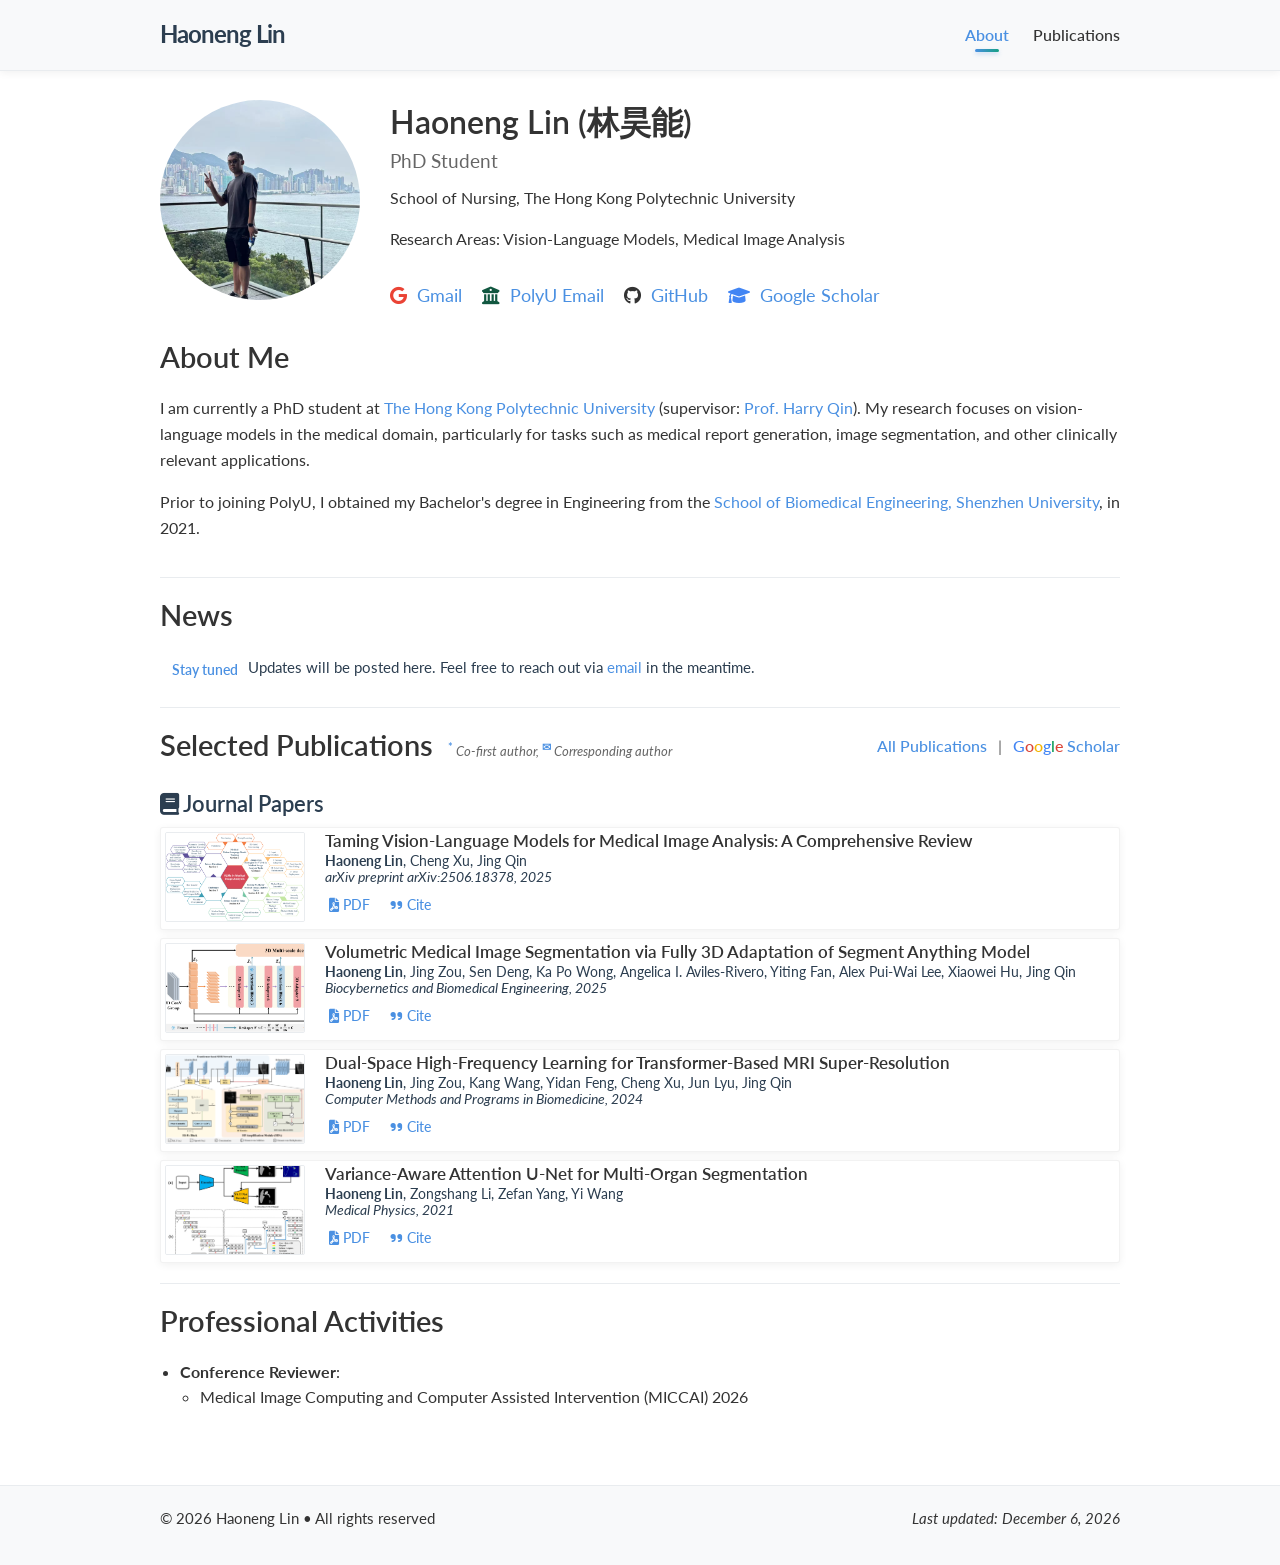
==== index.html @ 93731b30 "Add files via upload" ====
<!DOCTYPE html>
<html lang="en">
<head>
    <meta charset="UTF-8">
    <meta name="viewport" content="width=device-width, initial-scale=1.0">
    <title>Haoneng Lin</title>
    <link rel="stylesheet" href="css/main.css">
    <link rel="stylesheet" href="css/publications.css">
    <link rel="stylesheet" href="https://cdnjs.cloudflare.com/ajax/libs/font-awesome/6.0.0/css/all.min.css">
    <link rel="preconnect" href="https://fonts.googleapis.com">
    <link rel="preconnect" href="https://fonts.gstatic.com" crossorigin>
    <link href="https://fonts.googleapis.com/css2?family=Lato:wght@300;400;700&family=Playfair+Display:wght@400;700&display=swap" rel="stylesheet">
    <script src="js/navigation.js"></script>
</head>
<body class="index-page">

    <div class="page-content">
        <div class="wrapper">
            <div class="profile">
                <img class="profile-pic" src="images/site/me.jpg" alt="Haoneng Lin">
                <div class="profile-info">
                    <h1>Haoneng Lin (林昊能)</h1>
                    <h2 class="title-position">
                        PhD Student
                    </h2>
                    <p class="affiliation">School of Nursing, The Hong Kong Polytechnic University</p>
                    <p>Research Areas: Vision-Language Models, Medical Image Analysis</p>
                    <div class="contact-info">
                        <a href="mailto:lhn987745283@gmail.com" target="_blank" class="contact-gmail"><i class="fab fa-google"></i> Gmail</a>
                        <a href="mailto:haoneng.lin@connect.polyu.hk" target="_blank" class="contact-university"><i class="fas fa-university"></i> PolyU Email</a>
                        <a href="https://github.com/haonenglin" target="_blank" class="contact-github"><i class="fab fa-github"></i> GitHub</a>
                        <a href="https://scholar.google.com.hk/citations?user=DPz_c_8AAAAJ&hl=zh-CN" target="_blank" class="contact-scholar"><i class="fas fa-graduation-cap"></i> Google Scholar</a>
                    </div>
                </div>
            </div>

            <section class="about">
                <h2>About Me</h2>
                <p>I am currently a PhD student at <a href="https://www.polyu.edu.hk/" target="_blank">The Hong Kong Polytechnic University</a> (supervisor: <a href="https://research.polyu.edu.hk/en/persons/jing-qin/" target="_blank">Prof. Harry Qin</a>). My research focuses on vision-language models in the medical domain, particularly for tasks such as medical report generation, image segmentation, and other clinically relevant applications.</p>
                <p>Prior to joining PolyU, I obtained my Bachelor's degree in Engineering from the <a href="https://bme.szu.edu.cn/" target="_blank">School of Biomedical Engineering, Shenzhen University</a>, in 2021.</p>
            </section>
            
            <section class="news">
                <h2>News</h2>
                <div class="news-container">
                    <div class="news-scroll" id="news-scroll">
                        <div class="news-item">
                            <span class="date">...</span>
                            <span class="content">Loading news...</span>
                        </div>
                    </div>
                </div>
            </section>

            <section class="selected-publications">
                <div class="publications-header">
                    <div class="header-left">
                        <h2>Selected Publications 
                            <span class="author-notation-inline">
                                <span class="notation-item"><sup>*</sup> Co-first author, 
                                <sup>✉</sup> Corresponding author</span>
                            </span>
                        </h2>
                    </div>
                    <div class="publications-links">
                        <a href="publications.html" class="publications-link">All Publications</a>
                        <span class="link-separator">|</span>
                        <a href="https://scholar.google.com.hk/citations?user=DPz_c_8AAAAJ&hl=zh-CN" target="_blank" class="google-scholar-link"><font color="#4285F4">G</font><font color="#DB4437">o</font><font color="#F4B400">o</font><font color="#4285F4">g</font><font color="#0F9D58">l</font><font color="#DB4437">e</font> Scholar</a>
                    </div>
                </div>

                <!-- Preprint Publications Section -->
                <div class="publication-section">
                    <h3 class="section-title">
                        <i class="fas fa-file-alt"></i>
                        Preprints
                    </h3>
                    <div class="publications-container" id="preprint-publications">
                        <!-- Preprints will be loaded from BIB file via JavaScript -->
                    </div>
                </div>
                
                <!-- Conference Publications Section -->
                <div class="publication-section">
                    <h3 class="section-title">
                        <i class="fas fa-users"></i>
                        Conference Papers
                    </h3>
                    <div class="publications-container" id="conference-publications">
                        <!-- Conference publications will be loaded from BIB file via JavaScript -->
                    </div>
                </div>
                
                <!-- Journal Publications Section -->
                <div class="publication-section">
                    <h3 class="section-title">
                        <i class="fas fa-book"></i>
                        Journal Papers
                    </h3>
                    <div class="publications-container" id="journal-publications">
                        <!-- Journal publications will be loaded from BIB file via JavaScript -->
                    </div>
                </div>
            </section>

            <section class="professional-activities">
                <h2>Professional Activities</h2>
                <ul>
                    <li><b>Conference Reviewer</b>:
                    <ul>
                        <li>Medical Image Computing and Computer Assisted Intervention (MICCAI) 2026</li>
                    </ul>
                    </li>
                </ul>
            </section>

        </div>
    </div>
    
    <footer class="site-footer" id="site-footer">
        <!-- Footer content will be generated by footer.js -->
    </footer>

    <script src="js/bibtex-parser.js"></script>
    <script src="js/publications.js"></script>
    <script src="js/news.js"></script>
    <script src="js/animations.js"></script>
    <script src="js/footer.js"></script>
</body>
</html>
---- css/main.css ----
/* Base Styles */
:root {
    --primary-color: #4a90e2;
    --primary-color-rgb: 74, 144, 226;
    --secondary-color: #2c3e50;
    --accent-color: #16a085;
  --highlight-color: #f39c12;
  --danger-color: #e74c3c;
    --text-color: #333;
    --light-text-color: #666;
    --background-color: #fff;
  --surface-color: #f8f9fa;
    --grey-color-light: #f9f9f9;
    --grey-color-dark: #777;
    --border-color: #e9ecef;
    --link-color: #4a90e2;
    --link-hover-color: #2c3e50;
    --header-background: #f8f9fa;
  --footer-background: #f8f9fa;
  --highlight-bg: #fff8dc;
  --highlight-border: #f0c987;
  --warning-bg: #fff3cd;
    --spacing-unit: 20px;
  --space-xs: 6px;
  --space-sm: 12px;
  --space-md: 20px;
  --space-lg: 30px;
    --border-radius: 8px;
  --border-radius-sm: 6px;
  --border-radius-lg: 12px;
    --box-shadow: 0 4px 12px rgba(0, 0, 0, 0.08);
  --box-shadow-sm: 0 2px 8px rgba(0, 0, 0, 0.06);
  --box-shadow-lg: 0 8px 24px rgba(0, 0, 0, 0.12);
    --transition-speed: 0.3s;
  --transition-fast: 0.18s;
    --max-width: 1000px;
    --content-width: 700px;
    --font-family: 'Lato', -apple-system, BlinkMacSystemFont, "Segoe UI", Roboto, Helvetica, Arial, sans-serif;
}

* {
  margin: 0;
  padding: 0;
  box-sizing: border-box;
}

body {
  font-family: var(--font-family);
  font-size: 16px;
  line-height: 1.6;
  color: var(--text-color);
  background-color: var(--background-color);
  padding-top: 80px; /* Account for fixed header */
}

a {
  color: var(--link-color);
  text-decoration: none;
  transition: color var(--transition-speed) ease;
}

a:hover {
  color: var(--link-hover-color);
  text-decoration: underline;
}

a:focus-visible,
button:focus-visible,
input:focus-visible,
select:focus-visible,
textarea:focus-visible {
  outline: 2px solid var(--primary-color);
  outline-offset: 2px;
}

h1, h2, h3, h4, h5, h6 {
  margin-bottom: 15px;
  font-weight: 600;
  line-height: 1.2;
}

p {
  margin-bottom: 15px;
}

ul, ol {
  margin-left: 20px;
  margin-bottom: 15px;
}

/* 布局 */
.wrapper {
  max-width: var(--max-width);
  margin: 0 auto;
  padding: 0 var(--spacing-unit);
}

.page-content {
  padding: var(--spacing-unit) 0;
}

/* 头部样式 */
.site-header {
  background-color: var(--header-background);
  box-shadow: var(--box-shadow-sm);
  padding: 15px 0;
  position: fixed;
  top: 0;
  left: 0;
  right: 0;
  z-index: 1000;
  border-bottom: 1px solid var(--border-color);
  transition: background-color 0.3s ease, backdrop-filter 0.3s ease, box-shadow 0.3s ease;
}

/* 滚动时的透明效果 */
.site-header.scrolled {
  background-color: rgba(248, 249, 250, 0.9);
  /* backdrop-filter: blur(10px); */
  /* -webkit-backdrop-filter: blur(10px); */
  box-shadow: var(--box-shadow);
}

.site-title {
  font-size: 24px;
  font-weight: 700;
  letter-spacing: -1px;
  margin-bottom: 0;
  float: left;
  color: var(--secondary-color);
}

.site-nav {
  float: right;
  line-height: 40px;
}

.site-nav .nav-trigger {
  display: none;
}

.site-nav .menu-icon {
  display: none;
}

.site-nav .page-link {
  color: var(--text-color);
  line-height: 1.5;
  margin-left: var(--space-md);
  font-weight: 500;
  border-radius: var(--border-radius-sm);
  transition: color var(--transition-fast) ease, background-color var(--transition-fast) ease;
}

.site-nav .page-link:hover {
  color: var(--primary-color);
  text-decoration: none;
}

.site-nav .page-link.active {
  color: var(--primary-color);
  font-weight: 600;
  position: relative;
}

.site-nav .page-link.active::after {
  content: '';
  position: absolute;
  bottom: -8px;
  left: 50%;
  transform: translateX(-50%);
  width: 24px;
  height: 3px;
  background: linear-gradient(90deg, var(--primary-color), var(--accent-color));
  border-radius: 2px;
  box-shadow: 0 2px 4px rgba(var(--primary-color-rgb), 0.3);
}

.site-nav .page-link[aria-current="page"] {
  color: var(--primary-color);
  font-weight: 600;
}

/* Ensure all header elements use consistent styling */
header {
    background-color: transparent;
}

/* Removed conflicting navbar styles - using .site-header consistently */

/* Mobile Navigation - using consistent .site-header approach */

/* 移动端导航 */
@media screen and (max-width: 600px) {
  .site-nav {
    position: absolute;
    top: 9px;
    right: 15px;
    background-color: #f8f9fa;
    border: 1px solid #e9ecef;
    border-radius: var(--border-radius-sm);
    text-align: right;
    box-shadow: var(--box-shadow-sm);
  }

  .site-nav label[for="nav-trigger"] {
    display: block;
    float: right;
    width: 36px;
    height: 36px;
    z-index: 2;
    cursor: pointer;
  }

  .site-nav .menu-icon {
    display: block;
    float: right;
    width: 36px;
    height: 26px;
    line-height: 0;
    padding-top: 10px;
    text-align: center;
  }

  .site-nav input ~ .trigger {
    clear: both;
    display: none;
  }

  .site-nav input:checked ~ .trigger {
    display: block;
    padding-bottom: 5px;
  }

  .site-nav .page-link {
    display: block;
    padding: 8px 10px;
    margin-left: 0;
    margin-right: 0;
    margin-bottom: 5px;
  }

  .site-nav .page-link.active::after {
    display: none;
  }

  .site-nav .page-link.active {
    background-color: rgba(var(--primary-color-rgb), 0.1);
    border-radius: 4px;
  }
}

/* 个人资料部分 */
.profile {
  display: flex;
  flex-wrap: wrap;
  margin-bottom: var(--spacing-unit);
  align-items: center;
}

.profile-pic {
  width: 200px;
  height: 200px;
  border-radius: 50%;
  object-fit: cover;
  margin-right: 30px;
  margin-bottom: 20px;
}

.profile-info {
  flex: 1;
  min-width: 300px;
}

.profile-info h1 {
  margin-bottom: 5px;
}

.profile-info h2 {
  font-size: 1.2em;
  font-weight: 400;
  color: var(--light-text-color);
  margin-bottom: 10px;
}

/* Title Position Styles */
.title-position {
  font-size: 1.3em;
  font-weight: 500;
  color: var(--primary-color);
  margin-bottom: 15px;
  line-height: 1.5;
  display: flex;
  flex-wrap: wrap;
  align-items: baseline;
  gap: 12px;
}

.contact-info {
  margin-top: 15px;
}

.contact-info a {
  display: inline-block;
  margin-right: 15px;
  margin-bottom: 5px;
  color: var(--text-color);
  transition: all 0.3s ease;
}

.contact-info a:hover {
  transform: translateY(-2px);
}

.contact-info i {
  margin-right: 5px;
}

/* 为每个联系方式设置特定的品牌颜色 */
.contact-gmail i {
  color: #EA4335;
}

.contact-gmail:hover {
  color: #EA4335;
}

.contact-university i {
  color: #115740;
}

.contact-university:hover {
  color: #115740;
}

.contact-github i {
  color: #333;
}

.contact-github:hover {
  color: #333;
}

.contact-scholar i {
  color: #4285F4;
}

.contact-scholar:hover {
  color: #4285F4;
}

.contact-cv i {
  color: #6B7280;
}

.contact-cv:hover {
  color: #6B7280;
}

.contact-zhihu i {
  color: #0084FF;
}

.contact-zhihu:hover {
  color: #0084FF;
}

/* 内容部分 */
section {
  margin-bottom: var(--spacing-unit);
  padding-bottom: var(--spacing-unit);
  border-bottom: 1px solid var(--border-color);
}

section p {
  line-height: 1.65;
}

/* Page content stability and smooth transitions */
.page-content {
  min-height: 60vh; /* Ensure minimum page height */
  transition: opacity 0.3s ease;
}

section:last-child {
  border-bottom: none;
}

section h2 {
  margin-bottom: 20px;
  color: var(--text-color);
  font-size: 1.8em;
}

/* News Section */
.news {
  margin-bottom: 20px;
}

.news-container {
  position: relative;
  background-color: var(--background-color);
  border-radius: 8px;
  overflow: hidden;
  overflow-x: hidden;
  min-height: auto; /* Adapt to content; rely on max-height of .news-scroll for long lists */
}

.news-scroll {
  max-height: 300px;
  overflow-y: auto;
  scrollbar-width: none; /* Firefox - hide scrollbar by default */
  -ms-overflow-style: none; /* IE and Edge - hide scrollbar by default */
}

/* Hide scrollbar by default for WebKit browsers */
.news-scroll::-webkit-scrollbar {
  width: 0px;
  background: transparent;
}

/* Show scrollbar only on hover */
.news-container:hover .news-scroll {
  scrollbar-width: thin;
  scrollbar-color: var(--primary-color) var(--background-color);
}

.news-container:hover .news-scroll::-webkit-scrollbar {
  width: 6px;
}

.news-container:hover .news-scroll::-webkit-scrollbar-track {
  background: var(--background-color);
}

.news-container:hover .news-scroll::-webkit-scrollbar-thumb {
  background: var(--primary-color);
  border-radius: 3px;
}

.news-container:hover .news-scroll::-webkit-scrollbar-thumb:hover {
  background: var(--accent-color);
}

.news-item {
  display: flex;
  align-items: flex-start;
  gap: var(--space-xs);
  padding: var(--space-xs) var(--space-sm);
  transition: background-color var(--transition-speed) ease;
}

.news-item:hover {
  background-color: rgba(var(--primary-color-rgb), 0.05);
}

.news-item .date {
  font-weight: 600;
  color: var(--primary-color);
  font-size: 0.9em;
  white-space: nowrap;
  min-width: 70px;
}

.news-item .content {
  color: var(--secondary-color);
  font-size: 0.95em;
  line-height: 1.2;
  word-wrap: break-word;
  overflow-wrap: break-word;
  flex: 1;
}

/* Pinned news styling */
.news-item.news-item-pinned {
  background: linear-gradient(135deg, rgba(255, 215, 0, 0.1), rgba(255, 165, 0, 0.05));
  border-left: 3px solid #FFD700;
  border-radius: 6px;
  margin: 4px 0;
  position: relative;
}

.news-item.news-item-pinned:hover {
  background: linear-gradient(135deg, rgba(255, 215, 0, 0.15), rgba(255, 165, 0, 0.08));
  transform: translateX(2px);
}

.news-item.news-item-pinned .date {
  font-size: 1.2em;
  color: #FFD700;
  text-shadow: 0 0 8px rgba(255, 215, 0, 0.3);
  animation: starGlow 2s ease-in-out infinite alternate;
}

.news-item.news-item-pinned .content {
  color: #B8860B;
  font-weight: 500;
}

@keyframes starGlow {
  from { text-shadow: 0 0 8px rgba(255, 215, 0, 0.3); }
  to { text-shadow: 0 0 12px rgba(255, 215, 0, 0.6); }
}

/* Professional Activities, Awards, Teaching Sections */
.awards,
.teaching {
    margin-bottom: var(--spacing-unit);
}

/* Awards and Teaching Tables */
.teaching-table {
    width: 100%;
    border-collapse: collapse;
    margin-top: 15px;
    background-color: var(--background-color);
    border-radius: var(--border-radius);
    overflow: hidden;
}

.teaching-table thead {
    background-color: var(--grey-color-light);
    color: var(--text-color);
    border-bottom: 2px solid var(--border-color);
}

.teaching-table th {
    padding: 12px 15px;
    text-align: left;
    font-weight: 600;
    font-size: 0.9em;
    text-transform: uppercase;
    letter-spacing: 0.5px;
}

.teaching-table td {
    padding: 12px 15px;
    border-bottom: 1px solid var(--border-color);
    color: var(--text-color);
    line-height: 1.5;
}

/* Institution column center alignment */
.teaching-table td:first-child,
.teaching-table th:first-child {
    text-align: center;
}

.teaching-table tbody tr:hover {
    background-color: var(--grey-color-light);
    transition: background-color var(--transition-speed);
}

.teaching-table tbody tr:last-child td {
    border-bottom: none;
}

/* Responsive table design */
@media (max-width: 900px) {
    .teaching-table {
        font-size: 0.9em;
    }
    
    .teaching-table th,
    .teaching-table td {
        padding: 8px 10px;
    }
}

/* Simple Footer Styles */
.site-footer {
  border-top: 1px solid var(--border-color);
  padding: var(--spacing-unit) 0;
  background-color: var(--footer-background);
}

.footer-col-wrapper {
  display: flex;
  flex-wrap: wrap;
  justify-content: space-between;
  align-items: center;
}

.footer-col {
  margin-bottom: 15px;
}

.footer-col p {
  margin: 0;
  color: var(--text-color);
  font-size: 0.95em;
}

.update-time {
  font-size: 0.9em;
  color: var(--light-text-color);
  font-style: italic;
}

/* 响应式设计 */
@media screen and (max-width: 900px) {
  .profile {
    flex-direction: column;
    align-items: center;
    text-align: center;
  }

  .profile-pic {
    margin-right: 0;
  }

  /* Footer responsive design */
  .footer-col-wrapper {
    flex-direction: column;
    text-align: center;
  }
}

/* Selected Publications */
.publications-container {
  display: flex;
  flex-direction: column;
  gap: 8px;
  min-height: 50px; /* Prevent layout shift during loading */
}

.lab-title-row {
  display: flex;
  align-items: center;
  justify-content: center;
  gap: 20px;
  margin-bottom: 10px;
}

.lab-logo {
  width: 60px;
  height: 60px;
  display: flex;
  justify-content: center;
  align-items: center;
  flex-shrink: 0;
}

.lab-logo-img {
  width: 100%;
  height: 100%;
  object-fit: contain;
  transition: transform var(--transition-speed) ease;
}

.lab-logo:hover .lab-logo-img {
  transform: scale(1.05);
}

.lab-name {
  font-size: 3em;
  font-weight: 600;
  color: var(--secondary-color);
  margin: 0;
  font-family: 'Lato', 'Helvetica Neue', 'Arial', sans-serif;
  letter-spacing: 0.5px;
  text-transform: none;
}

.lab-github-link {
  display: inline-flex;
  align-items: center;
  gap: 6px;
  padding: 8px 16px;
  background: var(--primary-color);
  color: white;
  text-decoration: none;
  border-radius: 20px;
  font-size: 0.9em;
  font-weight: 500;
  transition: all var(--transition-speed) ease;
  box-shadow: 0 2px 4px rgba(0,0,0,0.1);
}

.lab-github-link:hover {
  background: var(--secondary-color);
  transform: translateY(-1px);
  box-shadow: 0 4px 8px rgba(0,0,0,0.15);
  color: white;
}

.lab-github-link i {
  font-size: 1.1em;
}

.lab-github-inline {
  margin-top: 15px;
  margin-bottom: 0;
}

.lab-subtitle {
  font-size: 1.3em;
  color: var(--primary-color);
  font-style: italic;
  font-weight: 300;
  margin-bottom: 20px;
  text-align: center;
}

/* Lab Introduction Section */
.lab-intro {
  display: grid;
  grid-template-columns: 1.4fr 1.0fr;
  gap: 20px;
  margin-bottom: 50px;
  align-items: start;
}

.lab-photo-placeholder {
  display: flex;
  justify-content: center;
  align-items: center;
  margin-top: 40px;
}

.lab-photo {
  width: 100%;
  max-width: 450px;
  border-radius: var(--border-radius);
  object-fit: cover;
}

.lab-description {
  font-size: 1.0em;
  text-align: justify;
  line-height: 1.5;
  color: var(--text-color);
}

.lab-description p {
  margin-bottom: 20px;
}

/* Responsive design for lab intro */
@media (max-width: 900px) {
  .lab-intro {
    grid-template-columns: 1fr;
    gap: 30px;
  }
  
  .lab-name {
    font-size: 2.5em;
  }
  
  .lab-subtitle {
    font-size: 1.1em;
  }
}

.section-title {
  font-size: 22px;
  text-align: left;
  margin-bottom: 10px;
  color: var(--secondary-color);
}

.subsection-title {
  font-size: 1.8em;
  margin: 30px 0 20px 0;
  color: var(--secondary-color);
}

.openings-intro {
  text-align: center;
  margin-bottom: 20px;
  font-size: 1.1em;
  color: var(--light-text-color);
}

.members-grid {
  display: grid;
  grid-template-columns: repeat(4, 1fr);
  gap: 20px;
  margin-bottom: 40px;
}

@media (max-width: 1200px) {
  .members-grid {
    grid-template-columns: repeat(3, 1fr);
  }
}

@media (max-width: 900px) {
  .members-grid {
    grid-template-columns: repeat(2, 1fr);
  }
}

@media (max-width: 600px) {
  .members-grid {
    grid-template-columns: 1fr;
  }
}

.member-card, .opening-card {
  background: var(--background-color);
  border: 1px solid rgba(0,0,0,0.1);
  border-radius: var(--border-radius);
  padding: 25px;
  box-shadow: var(--box-shadow);
  transition: transform var(--transition-speed) ease, box-shadow var(--transition-speed) ease;
  text-align: center;
}

.opening-card {
  margin-bottom: 10px;
  text-align: left;
  padding: 15px 20px;
}

.opening-card:hover {
  transform: translateY(-2px);
  box-shadow: 0 4px 12px rgba(0,0,0,0.15);
}

.opening-card.highlight {
  background: linear-gradient(135deg, var(--warning-bg) 0%, #ffeaa7 100%);
  border: 2px solid var(--highlight-color);
  box-shadow: 0 4px 15px rgba(243, 156, 18, 0.3);
}

.opening-card.highlight:hover {
  transform: translateY(-3px);
  box-shadow: 0 6px 20px rgba(243, 156, 18, 0.4);
}

.member-card:hover {
  transform: translateY(-5px);
  box-shadow: 0 8px 25px rgba(0,0,0,0.15);
}

.member-image {
  width: 120px;
  height: 120px;
  border-radius: 50%;
  object-fit: cover;
  margin: 0 auto 5px auto;
  border: 3px solid #f8f9fa;
  box-shadow: 0 2px 10px rgba(0,0,0,0.1);
  transition: transform var(--transition-speed) ease;
}

.member-image:hover {
  transform: scale(1.05);
}

.member-name {
  font-size: 1.2em;
  font-weight: 600;
  margin-bottom: 8px;
  color: var(--secondary-color);
}

.member-title {
  font-weight: 500;
  color: var(--primary-color);
  margin-bottom: 5px;
  font-size: 0.9em;
}

.member-bio {
  color: var(--light-text-color);
  margin-bottom: 20px;
  line-height: 1.5;
  font-size: 0.85em;
}

.member-contact {
  margin-bottom: 15px;
}

.member-email {
  color: var(--text-color);
  font-size: 0.9em;
  margin-bottom: 10px;
  word-break: break-word;
}

.member-links {
  display: flex;
  justify-content: center;
  gap: 15px;
  flex-wrap: wrap;
}

.member-links a {
  color: var(--primary-color);
  font-size: 1.3em;
  transition: all var(--transition-speed) ease;
  padding: 8px;
  border-radius: 50%;
  background: #f8f9fa;
  width: 40px;
  height: 40px;
  display: flex;
  align-items: center;
  justify-content: center;
  text-decoration: none;
}

.member-links a:hover {
  color: white;
  background: var(--primary-color);
  transform: translateY(-2px);
}

.member-links a.homepage {
  background: #e3f2fd;
}

.member-links a.homepage:hover {
  background: #2196f3;
}

.member-links a.email {
  background: #fff3e0;
}

.member-links a.email:hover {
  background: #ff9800;
}

.member-links a.scholar {
  background: #f3e5f5;
}

.member-links a.scholar:hover {
  background: #9c27b0;
}

/* Welcome Message Styles */
.welcome-message {
  text-align: center;
  padding: 40px;
  background: linear-gradient(135deg, #f8f9fa 0%, #e9ecef 100%);
  border-radius: var(--border-radius);
  border: 1px solid #dee2e6;
  box-shadow: var(--box-shadow);
  margin: 20px 0;
}

.welcome-message h2 {
  color: var(--secondary-color);
  font-size: 2.2em;
  margin-bottom: 20px;
  font-family: 'Playfair Display', serif;
}

.welcome-description {
  font-size: 1.2em;
  color: var(--text-color);
  margin-bottom: 30px;
  line-height: 1.6;
}

.opportunities {
  margin: 30px 0;
  text-align: left;
  max-width: 500px;
  margin-left: auto;
  margin-right: auto;
}

.opportunities h3 {
  color: var(--primary-color);
  font-size: 1.4em;
  margin-bottom: 15px;
  text-align: center;
}

.opportunities ul {
  list-style: none;
  padding: 0;
}

.opportunities li {
  background: white;
  padding: 12px 20px;
  margin: 8px 0;
  border-radius: 8px;
  border-left: 4px solid var(--primary-color);
  box-shadow: 0 2px 4px rgba(0,0,0,0.1);
  transition: transform 0.2s ease;
}

.opportunities li:hover {
  transform: translateX(5px);
}

.contact-info {
  font-size: 1.1em;
  color: var(--text-color);
  margin-top: 30px;
}

.contact-info a {
  color: var(--primary-color);
  text-decoration: none;
  /* font-weight: 600; */
  border-bottom: 2px solid transparent;
  transition: border-color 0.3s ease;
}

.contact-info a:hover {
  border-bottom-color: var(--primary-color);
}

.opening-card h2 {
  color: var(--secondary-color);
  margin-bottom: 12px;
  font-size: 1.4em;
  font-weight: 600;
}

.opening-card ul {
  margin: 8px 0;
  padding-left: 18px;
}

.opening-card li {
  margin-bottom: 4px;
  line-height: 1.5;
}

.opening-card p {
  margin-bottom: 12px;
  line-height: 1.6;
}

.page-title {
  margin-bottom: 30px;
  font-size: 2.5em;
  text-align: center;
}

.loading {
  text-align: center;
  padding: 60px 20px;
  font-style: italic;
  color: var(--light-text-color);
  font-size: 1.1em;
  min-height: 200px;
  display: flex;
  align-items: center;
  justify-content: center;
  position: relative;
}

.loading::before {
  content: '';
  width: 18px;
  height: 18px;
  margin-right: 10px;
  border-radius: 50%;
  border: 2px solid rgba(var(--primary-color-rgb), 0.2);
  border-top-color: var(--primary-color);
  animation: spinLoader 0.8s linear infinite;
}

@keyframes spinLoader {
  from { transform: rotate(0deg); }
  to { transform: rotate(360deg); }
}

.fade-in-section {
  opacity: 0;
  transform: translateY(14px);
  transition: opacity 0.45s ease, transform 0.45s ease;
}

.fade-in-section.is-visible {
  opacity: 1;
  transform: translateY(0);
}

.state-message {
  text-align: center;
  padding: 22px 14px;
  border: 1px dashed var(--border-color);
  border-radius: var(--border-radius);
  color: var(--light-text-color);
  background: var(--surface-color);
}

.state-message strong {
  color: var(--secondary-color);
}

.state-message.is-error {
  border-color: rgba(231, 76, 60, 0.3);
  background: rgba(231, 76, 60, 0.04);
  color: #9f2d22;
}

.opening-highlight {
  background: linear-gradient(135deg, #fffdf8 0%, var(--highlight-bg) 100%);
  border: 1px solid var(--highlight-border);
  border-left: 4px solid #d98324;
  border-radius: var(--border-radius);
  padding: 16px;
  margin: 20px 0;
  box-shadow: 0 8px 22px rgba(0, 0, 0, 0.06);
}

.opening-highlight-title {
  color: #a33f13;
  font-weight: 700;
  font-size: 1.1rem;
}

.opening-highlight-header {
  display: flex;
  align-items: center;
  justify-content: space-between;
  gap: 10px;
}

.opening-highlight hr {
  border: none;
  border-top: 1px dashed #ebc78c;
  margin: 10px 0 14px;
}

.opening-highlight p {
  margin: 8px 0;
  color: var(--text-color);
  line-height: 1.65;
}

.opening-highlight-accent {
  color: var(--danger-color);
  font-weight: 700;
}

.opening-highlight-intro {
  margin: 6px 0;
}

.opening-status-grid {
  display: grid;
  grid-template-columns: repeat(3, minmax(0, 1fr));
  gap: 12px;
  margin-top: 12px;
}

.opening-status-card {
  background: #fff;
  border: 1px solid #e9dfcf;
  border-radius: 10px;
  padding: 12px;
  box-shadow: 0 4px 10px rgba(0, 0, 0, 0.04);
  transition: transform 0.24s ease, box-shadow 0.24s ease, border-color 0.24s ease;
  animation: openingCardEnter 0.45s ease both;
}

.opening-status-card:nth-child(2) {
  animation-delay: 0.06s;
}

.opening-status-card:nth-child(3) {
  animation-delay: 0.12s;
}

.opening-status-card:hover {
  transform: translateY(-3px);
}

.opening-status-head {
  display: flex;
  justify-content: space-between;
  align-items: center;
  gap: 10px;
  margin-bottom: 8px;
}

.opening-role {
  font-weight: 700;
  color: #4d4032;
}

.opening-status-badge {
  flex-shrink: 0;
  border-radius: 999px;
  padding: 2px 10px;
  font-size: 0.8rem;
  font-weight: 700;
  transition: transform 0.2s ease, box-shadow 0.2s ease;
}

.opening-status-card.is-open {
  border-color: #7ecb8d;
  background: linear-gradient(180deg, #f4fff5 0%, #e8fbe9 100%);
  box-shadow: 0 8px 18px rgba(38, 166, 91, 0.16);
}

.opening-status-card.is-open:hover {
  box-shadow: 0 14px 28px rgba(28, 150, 82, 0.24);
}

.opening-status-card.is-open:hover .opening-status-badge {
  transform: translateY(-1px) scale(1.04);
  box-shadow: 0 5px 10px rgba(24, 129, 63, 0.24);
}

.opening-status-card.is-open .opening-status-badge {
  color: #ffffff;
  background: #1f9d4f;
  border: 1px solid #18813f;
}

.opening-status-card.is-closed {
  border-color: #dde2e8;
  background: linear-gradient(180deg, #f8f9fb 0%, #f3f5f8 100%);
  box-shadow: none;
}

.opening-status-card.is-closed:hover {
  transform: translateY(-1px);
  box-shadow: 0 3px 8px rgba(136, 145, 157, 0.1);
}

.opening-status-card.is-closed .opening-status-badge {
  color: #7b838d;
  background: #eceff3;
  border: 1px solid #d9dfe6;
}

.opening-status-card.is-closed .opening-role,
.opening-status-card.is-closed p {
  color: #8b939d;
}

.opening-status-card.is-longterm .opening-status-badge {
  color: #0d496e;
  background: #d9edff;
  border-color: #b8dcfb;
}

.opening-status-card p {
  margin: 0;
  font-size: 0.93rem;
  color: #4f4f4f;
}

@keyframes openingCardEnter {
  from {
    opacity: 0;
    transform: translateY(8px);
  }
  to {
    opacity: 1;
    transform: translateY(0);
  }
}

.opening-highlight-footer {
  margin-top: 12px;
}

.opening-detail-link {
  display: inline-flex;
  align-items: center;
  gap: 6px;
  text-decoration: none;
  font-weight: 700;
  color: #9e3f12;
  background: linear-gradient(180deg, #fff4eb 0%, #ffe9d8 100%);
  border: 1px solid #e0b188;
  border-radius: 999px;
  padding: 4px 11px;
  box-shadow: 0 2px 8px rgba(176, 90, 28, 0.14);
  transition: transform 0.2s ease, box-shadow 0.2s ease, color 0.2s ease, background-color 0.2s ease;
}

.opening-detail-link::after {
  content: "→";
  font-weight: 700;
  font-size: 0.8rem;
  transform: translateX(0);
  transition: transform 0.2s ease;
}

.opening-detail-link:hover {
  color: #7d2f0c;
  background: linear-gradient(180deg, #ffe8d4 0%, #ffd9bd 100%);
  box-shadow: 0 5px 14px rgba(176, 90, 28, 0.2);
  transform: translateY(-1px);
}

.opening-detail-link:hover::after {
  transform: translateX(2px);
}

.opening-detail-link:focus-visible {
  outline: none;
  box-shadow: 0 0 0 3px rgba(194, 87, 26, 0.26), 0 5px 14px rgba(176, 90, 28, 0.2);
}

.opening-detail-link:active {
  transform: translateY(0);
}

.opening-detail-link-inline {
  flex-shrink: 0;
  padding: 3px 10px;
  font-size: 0.86rem;
}

@media (max-width: 960px) {
  .opening-status-grid {
    grid-template-columns: 1fr;
  }

  .opening-highlight-header {
    align-items: flex-start;
    flex-direction: column;
  }
}

@media (prefers-reduced-motion: reduce) {
  *,
  *::before,
  *::after {
    animation-duration: 0.01ms !important;
    animation-iteration-count: 1 !important;
    transition-duration: 0.01ms !important;
    scroll-behavior: auto !important;
  }
}

/* Prevent layout shifts for dynamic content containers */
.members-grid {
  min-height: 300px;
}

.alumni-list {
  min-height: 200px;
}

.alumni-ul {
  list-style: none;
  padding: 0;
  margin: 0;
  background: var(--background-color);
  border: 1px solid rgba(0,0,0,0.08);
  border-radius: var(--border-radius);
  overflow: hidden;
}

.alumni-item {
  display: flex;
  justify-content: space-between;
  align-items: center;
  padding: 12px 16px;
  border-bottom: 1px solid rgba(0,0,0,0.05);
  transition: background-color var(--transition-speed) ease;
}

.alumni-item:last-child {
  border-bottom: none;
}

.alumni-item:hover {
  background-color: #f8f9fa;
}

.alumni-info {
  flex: 1;
  display: flex;
  flex-direction: column;
  gap: 2px;
}

.alumni-name {
  font-size: 1em;
  font-weight: 600;
  color: var(--secondary-color);
  margin: 0;
}

.alumni-position-line {
  display: flex;
  align-items: center;
  gap: 8px;
  flex-wrap: wrap;
}

.alumni-title {
  font-size: 0.85em;
  color: var(--primary-color);
  font-weight: 500;
}

.alumni-current {
  font-size: 0.8em;
  color: var(--light-text-color);
  font-style: italic;
}

.alumni-links {
  display: flex;
  gap: 6px;
  margin-left: 12px;
}

.alumni-links a {
  color: var(--primary-color);
  font-size: 0.9em;
  transition: all var(--transition-speed) ease;
  padding: 6px;
  border-radius: 50%;
  background: #f8f9fa;
  width: 24px;
  height: 24px;
  display: flex;
  align-items: center;
  justify-content: center;
  text-decoration: none;
}

.alumni-links a:hover {
  color: white;
  background: var(--primary-color);
  transform: scale(1.1);
}

/* Responsive design for alumni list */
@media (max-width: 900px) {
  .alumni-item {
    flex-direction: column;
    align-items: flex-start;
    gap: 8px;
    padding: 16px;
  }
  
  .alumni-links {
    margin-left: 0;
    align-self: flex-end;
  }
  
  .alumni-info {
    width: 100%;
  }
  
  .alumni-position-line {
    flex-direction: column;
    align-items: flex-start;
    gap: 4px;
  }
  
  .alumni-current {
    margin-left: 0;
  }
}

@media (max-width: 600px) {
  .alumni-position-line {
    gap: 2px;
  }
  
  .alumni-title, .alumni-current {
    font-size: 0.8em;
  }
}

/* Empty state messages */
.no-members, .no-alumni {
  text-align: center;
  color: var(--light-text-color);
  font-style: italic;
  padding: 40px 20px;
  background: var(--surface-color);
  border-radius: var(--border-radius);
  border: 1px dashed var(--border-color);
}

/* ===== PROJECT PAGE STYLES ===== */

.page-title {
  font-size: 3em;
  font-weight: 700;
  color: var(--secondary-color);
  margin-bottom: 20px;
  font-family: 'Lato', sans-serif;
}

/* Projects filter section */
.projects-filter {
  margin-bottom: 50px;
  padding: 30px;
  background: var(--surface-color);
  border-radius: var(--border-radius);
  border: 1px solid var(--border-color);
}

.filter-container {
  text-align: center;
}

.filter-tags {
  display: flex;
  flex-wrap: wrap;
  justify-content: center;
  gap: 12px;
}

.filter-tag {
  background: white;
  border: 2px solid var(--primary-color);
  color: var(--primary-color);
  padding: 8px 16px;
  border-radius: 25px;
  font-size: 0.9em;
  font-weight: 500;
  cursor: pointer;
  transition: all var(--transition-speed) ease;
  white-space: nowrap;
}

.filter-tag:hover {
  background: var(--primary-color);
  color: white;
  transform: translateY(-2px);
  box-shadow: 0 4px 12px rgba(0, 123, 255, 0.3);
}

.filter-tag.active {
  background: var(--primary-color);
  color: white;
  box-shadow: 0 4px 12px rgba(0, 123, 255, 0.3);
}

/* Projects grid */
.projects-grid {
  margin-bottom: 60px;
}

.projects-container {
  display: grid;
  grid-template-columns: repeat(3, 1fr);
  gap: 20px;
  max-width: 1200px;
  margin: 0 auto;
}

/* Project card */
.project-card {
  background: white;
  border-radius: var(--border-radius);
  box-shadow: 0 4px 20px rgba(0, 0, 0, 0.1);
  overflow: hidden;
  transition: all var(--transition-speed) ease;
  position: relative;
  height: fit-content;
}

.project-card:hover {
  transform: translateY(-8px);
  box-shadow: 0 8px 30px rgba(0, 0, 0, 0.15);
}

.featured-badge {
  position: absolute;
  top: 15px;
  right: 15px;
  background: linear-gradient(135deg, #ffd700, #ffed4e);
  color: #333;
  padding: 6px 12px;
  border-radius: 20px;
  font-size: 0.8em;
  font-weight: 600;
  z-index: 2;
  box-shadow: 0 2px 8px rgba(255, 215, 0, 0.3);
}

.featured-badge i {
  margin-right: 4px;
}

/* Project image */
.project-image {
  position: relative;
  height: 200px;
  overflow: hidden;
}

.project-image img {
  width: 100%;
  height: 100%;
  object-fit: cover;
  transition: transform var(--transition-speed) ease;
}

.project-card:hover .project-image img {
  transform: scale(1.05);
}

.project-overlay {
  position: absolute;
  top: 0;
  left: 0;
  right: 0;
  bottom: 0;
  background: rgba(0, 0, 0, 0.8);
  display: flex;
  align-items: center;
  justify-content: center;
  opacity: 0;
  transition: opacity var(--transition-speed) ease;
}

.project-card:hover .project-overlay {
  opacity: 1;
}

.project-links {
  display: flex;
  gap: 15px;
  flex-wrap: wrap;
  justify-content: center;
}

.project-link {
  background: white;
  color: var(--primary-color);
  padding: 10px 15px;
  border-radius: 25px;
  text-decoration: none;
  font-size: 0.9em;
  font-weight: 500;
  transition: all var(--transition-speed) ease;
  display: flex;
  align-items: center;
  gap: 6px;
}

.project-link:hover {
  background: var(--primary-color);
  color: white;
  transform: scale(1.05);
}

/* Project content */
.project-content {
  padding: 18px;
}

.project-header {
  display: flex;
  justify-content: space-between;
  align-items: flex-start;
  margin-bottom: 12px;
  gap: 12px;
}

.project-title-row {
  display: flex;
  align-items: center;
  gap: 10px;
  flex: 1;
  flex-wrap: wrap;
}

.project-title {
  font-size: 1.2em;
  font-weight: 600;
  color: var(--secondary-color);
  margin: 0;
  line-height: 1.3;
  flex: 1;
  min-width: 0; /* Allow title to shrink if needed */
}

.project-stars {
  display: flex;
  align-items: center;
  gap: 6px;
  color: var(--light-text-color);
  font-size: 0.9em;
  white-space: nowrap;
}

.project-stars i {
  color: #333;
}

.project-stars.loading {
  opacity: 0.6;
}

.project-stars.loading span {
  animation: pulse 1.5s ease-in-out infinite;
}

@keyframes pulse {
  0%, 100% { opacity: 0.6; }
  50% { opacity: 1; }
}

.project-venue {
  background: var(--primary-color);
  color: white;
  padding: 4px 12px;
  border-radius: 15px;
  font-size: 0.8em;
  font-weight: 500;
  display: inline-block;
  white-space: nowrap;
  flex-shrink: 0;
}

.project-description {
  color: var(--text-color);
  line-height: 1.5;
  margin-bottom: 15px;
  font-size: 0.9em;
}

.project-tags {
  display: flex;
  flex-wrap: wrap;
  gap: 8px;
}

.project-tag {
  background: #f8f9fa;
  color: var(--primary-color);
  padding: 3px 8px;
  border-radius: 10px;
  font-size: 0.75em;
  font-weight: 500;
  cursor: pointer;
  transition: all var(--transition-speed) ease;
  border: 1px solid #e9ecef;
}

.project-tag:hover {
  background: var(--primary-color);
  color: white;
  transform: translateY(-1px);
}

/* Projects stats */
.projects-stats {
  margin-bottom: 60px;
  padding: 40px;
  background: linear-gradient(135deg, var(--primary-color), #0056b3);
  border-radius: var(--border-radius);
  color: white;
}

.stats-container {
  display: grid;
  grid-template-columns: repeat(auto-fit, minmax(200px, 1fr));
  gap: 30px;
  max-width: 800px;
  margin: 0 auto;
}

.stat-item {
  text-align: center;
  padding: 20px;
  background: rgba(255, 255, 255, 0.1);
  border-radius: var(--border-radius);
  backdrop-filter: blur(10px);
}

.stat-item i {
  font-size: 2.5em;
  margin-bottom: 15px;
  opacity: 0.9;
}

.stat-number {
  display: block;
  font-size: 2.5em;
  font-weight: 700;
  margin-bottom: 8px;
}

.stat-label {
  font-size: 1em;
  opacity: 0.9;
  font-weight: 500;
}

/* Error and empty states */
.no-projects, .error-message {
  text-align: center;
  padding: 60px 20px;
  color: var(--light-text-color);
  grid-column: 1 / -1;
}

.error-message {
  background: rgba(231, 76, 60, 0.08);
  color: #721c24;
  border-radius: var(--border-radius);
  border: 1px solid rgba(231, 76, 60, 0.22);
}

.error-message i {
  font-size: 2em;
  margin-bottom: 15px;
  display: block;
}

/* Responsive design for projects */
@media (max-width: 1200px) and (min-width: 901px) {
  .projects-container {
    grid-template-columns: repeat(2, 1fr);
    gap: 18px;
  }
}

@media (max-width: 900px) {
  .page-title {
    font-size: 2.5em;
  }
  
  .projects-container {
    grid-template-columns: 1fr;
    gap: 16px;
  }
  
  .project-header {
    flex-direction: column;
    align-items: flex-start;
    gap: 10px;
  }
  
  .project-title-row {
    flex-direction: column;
    align-items: flex-start;
    gap: 8px;
  }
  
  .project-venue {
    font-size: 0.75em;
    padding: 3px 10px;
  }
  
  .project-stars {
    align-self: flex-end;
  }
  
  .filter-tags {
    gap: 8px;
  }
  
  .filter-tag {
    padding: 6px 12px;
    font-size: 0.85em;
  }
  
  .projects-filter {
    padding: 20px;
  }
  
  .stats-container {
    grid-template-columns: 1fr;
    gap: 20px;
  }
  
  .project-links {
    gap: 10px;
  }
  
  .project-link {
    padding: 8px 12px;
    font-size: 0.8em;
  }
}

@media (max-width: 600px) {
  .page-title {
    font-size: 2em;
  }
  
  .projects-container {
    grid-template-columns: 1fr;
    gap: 15px;
  }
  
  .project-content {
    padding: 16px;
  }
  
  .project-title {
    font-size: 1.1em;
  }
  
  .filter-tags {
    justify-content: flex-start;
  }
  
  .projects-stats {
    padding: 30px 20px;
  }
  
  .stat-number {
    font-size: 2em;
  }
  
  .stat-item i {
    font-size: 2em;
  }
}
---- css/publications.css ----
/* Publications List Styles - Compact Design */
.publications-list {
  margin-top: 10px;
  margin-bottom: 30px;
  display: flex;
  flex-direction: column;
  gap: 2px;
  min-height: 400px; /* Prevent layout shift during loading */
}

.publication-item {
  margin-bottom: 1px;
  padding: 6px;
  border: 1px solid rgba(0,0,0,0.04);
  border-radius: var(--border-radius-sm);
  background-color: var(--background-color);
  box-shadow: var(--box-shadow-sm);
  transition: transform var(--transition-speed) ease, box-shadow var(--transition-speed) ease;
  display: flex;
  align-items: flex-start;
  gap: 6px;
  max-width: 100%;
  height: auto;
}

.publication-item:hover {
  transform: translateY(-1px);
  box-shadow: var(--box-shadow);
}

/* Highlighted/Selected Publications */
.publication-highlighted {
  background: linear-gradient(135deg, var(--highlight-bg) 0%, #f9f9f9 100%);
  border: 1px solid var(--highlight-border);
  box-shadow: 0 2px 8px rgba(240, 201, 135, 0.2);
}

.publication-highlighted:hover {
  transform: translateY(-2px);
  box-shadow: 0 4px 12px rgba(240, 201, 135, 0.3);
}

/* Compact styling for index page */
body.index-page .publication-item,
.publication-item--index {
  margin-bottom: 0px;
  padding: 4px;
  gap: 4px;
  border-radius: 3px;
}

body.index-page .publication-image,
.publication-item--index .publication-image {
  flex: 0 0 140px;
  width: 140px;
  height: 90px;
  margin-right: 16px;
}

body.index-page .publication-title,
.publication-item--index .publication-title {
  font-size: 1.05em;
  margin-bottom: 2px;
  line-height: 1.1;
}

body.index-page .publication-authors,
.publication-item--index .publication-authors {
  font-size: 0.9em;
  margin-bottom: 2px;
  line-height: 1.1;
}

body.index-page .publication-venue,
.publication-item--index .publication-venue {
  font-size: 0.85em;
  margin-bottom: 2px;
  line-height: 1.1;
}

body.index-page .year-links-container,
.publication-item--index .year-links-container {
  margin-top: 2px;
}

/* Enhanced visibility for PDF, star, and citation regions on index page */
body.index-page .publication-links a,
.publication-item--index .publication-links a {
  font-size: 0.85em;
  padding: 2px 4px;
  font-weight: 500;
}

body.index-page .github-stars,
.publication-item--index .github-stars {
  font-size: 1.0em;
  font-weight: 500;
}

/* Adjust spacing for enhanced visibility elements on index page */
body.index-page .publication-links,
.publication-item--index .publication-links {
  margin-top: 4px;
}

body.index-page .publication-links a,
.publication-item--index .publication-links a {
  margin-right: 10px;
  margin-bottom: 6px;
}

/* Ensure proper spacing and alignment for compact layout */
body.index-page .publication-content,
.publication-item--index .publication-content {
  display: flex;
  flex-direction: column;
  justify-content: flex-start;
}

/* Maintain hover effects for compact cards */
body.index-page .publication-item:hover,
.publication-item--index:hover {
  transform: translateY(-1px);
  box-shadow: 0 2px 4px rgba(0,0,0,0.08);
}

/* Reduced font sizes for publications page */
body.publications-page .publication-title,
.publication-item--page .publication-title {
  font-size: 1.0em;
  margin-bottom: 3px;
  line-height: 1.15;
}

body.publications-page .publication-authors,
.publication-item--page .publication-authors {
  font-size: 0.85em;
  margin-bottom: 2px;
  line-height: 1.15;
}

body.publications-page .publication-venue,
.publication-item--page .publication-venue {
  font-size: 0.8em;
  margin-bottom: 3px;
  line-height: 1.15;
}

body.publications-page .publication-links a,
.publication-item--page .publication-links a {
  font-size: 0.7em;
}

body.publications-page .github-stars,
.publication-item--page .github-stars {
  font-size: 0.8em;
}

body.publications-page .filter-btn,
.publications-page .filter-btn {
  font-size: 14px;
  padding: 8px 16px;
}

/* Adjust spacing for publications page with smaller fonts */
body.publications-page .publication-item,
.publication-item--page {
  padding: 6px;
  margin-bottom: 1px;
}

body.publications-page .year-links-container,
.publication-item--page .year-links-container {
  margin-top: 2px;
  gap: 4px;
}

body.publications-page .publication-links,
.publication-item--page .publication-links {
  margin-top: 8px;
}

body.publications-page .publication-links a,
.publication-item--page .publication-links a {
  margin-right: 8px;
  margin-bottom: 4px;
}

.publication-image {
  flex: 0 0 140px;
  width: 140px;
  height: 90px;
  border-radius: 2px;
  border: 1px solid var(--border-color);
  object-fit: cover;
  display: block;
  margin: 0;
}

.publication-content {
  flex: 1;
  display: flex;
  flex-direction: column;
  flex-wrap: wrap;
}

.publication-title {
  font-size: 1.0em;
  font-weight: 600;
  margin-bottom: 2px;
  color: var(--text-color);
  line-height: 1.15;
}

.publication-authors {
  font-size: 0.88em;
  color: var(--secondary-color);
  margin-bottom: 2px;
  line-height: 1.15;
}

.publication-authors a {
  color: var(--primary-color);
  text-decoration: none;
  transition: color var(--transition-speed) ease;
}

.publication-authors a:hover {
  color: var(--accent-color);
  text-decoration: underline;
}

.publication-venue {
  font-size: 0.82em;
  color: var(--secondary-color);
  margin-bottom: 2px;
  font-style: italic;
  line-height: 1.15;
}

/* Acceptance info styling: bold red, placed after the year */
.accept-info {
  color: var(--danger-color);
  font-weight: 700;
}

/* Inline links in venue for publications page */
body.publications-page .publication-venue a,
.publication-item--page .publication-venue a {
  color: var(--accent-color);
  text-decoration: none;
  font-style: normal;
  font-weight: 500;
  transition: color var(--transition-speed) ease;
}

body.publications-page .publication-venue a:hover,
.publication-item--page .publication-venue a:hover {
  color: var(--primary-color);
  text-decoration: underline;
}

.year-links-container {
  display: flex;
  align-items: center;
  justify-content: flex-start;
  margin-top: 2px;
  gap: 4px;
}

.publication-links {
  margin-top: 8px;
  display: flex;
  flex-wrap: wrap;
  gap: 2px;
}

.publication-links a {
  display: inline-flex;
  align-items: center;
  margin-right: 8px;
  margin-bottom: 4px;
  font-size: 0.72em;
  color: var(--primary-color);
  transition: color var(--transition-speed) ease, transform var(--transition-speed) ease;
  padding: 1px 2px;
}

.publication-links a:hover {
  color: var(--secondary-color);
  transform: translateY(-2px);
}

.github-stars {
  display: inline-block;
  margin-left: 0px;
  font-size: 0.8em;
  color: #333;
}

.publication-links i {
  margin-right: 4px;
}

/* Publication Filters Styles */
.publication-filters {
  display: flex;
  flex-wrap: wrap;
  gap: 10px;
  /* margin-bottom: 35px; */
  justify-content: center;
  text-align: center;
  min-height: 50px; /* Prevent layout shift */
  align-items: center;
}

.filter-btn {
  padding: 10px 20px;
  background-color: var(--grey-color-light);
  border: none;
  border-radius: 25px;
  cursor: pointer;
  transition: all var(--transition-speed) ease;
  box-shadow: var(--box-shadow-sm);
  font-size: 15px;
  margin: 0 8px 12px;
}

.filter-btn:hover {
  background-color: rgba(74, 144, 226, 0.1);
  color: var(--primary-color);
  transform: translateY(-2px);
}

.filter-btn.active {
  background-color: var(--primary-color);
  color: white;
  box-shadow: 0 4px 8px rgba(74, 144, 226, 0.3);
}

.publications-loading {
  opacity: 0.75;
  transition: opacity var(--transition-fast) ease;
}

/* Featured Publications Styles */
.publications-header {
  display: flex;
  justify-content: space-between;
  align-items: center;
  margin-bottom: 20px;
}

.publications-header h2 {
  margin: 0;
}

.publications-links {
  display: flex;
  align-items: center;
  gap: 6px;
}

.publications-link,
.google-scholar-link {
  color: var(--primary-color);
  text-decoration: none;
  font-weight: 500;
  transition: color var(--transition-speed);
}

.publications-link:hover,
.google-scholar-link:hover {
  color: var(--secondary-color);
  text-decoration: underline;
}

.link-separator {
  color: var(--light-text-color);
  margin: 0 5px;
}

.selected-publications .publication-item {
  min-width: 300px;
  border: 1px solid rgba(0,0,0,0.05);
  border-radius: var(--border-radius);
  background-color: var(--background-color);
}

.selected-publications .publication-section + .publication-section {
  margin-top: 12px;
  padding-top: 8px;
}

/* Loading State */
.loading {
  text-align: center;
  padding: 60px 30px;
  color: var(--light-text-color);
  font-style: italic;
  font-size: 1.1em;
  min-height: 200px;
  display: flex;
  align-items: center;
  justify-content: center;
}

/* Responsive Design - Compact Layout */
@media screen and (max-width: 900px) {
  .publications-list {
    gap: 1px;
  }
  
  .publication-item {
    flex-direction: column;
    padding: 4px;
    gap: 4px;
  }
  
  .publication-image {
    flex: none;
    width: 100%;
    height: 120px;
    margin-bottom: 4px;
  }
  
  .publication-title {
    font-size: 0.95em;
    margin-bottom: 2px;
  }
  
  .publication-authors {
    font-size: 0.82em;
  }
  
  .publication-venue {
    font-size: 0.78em;
  }
  
  .publication-filters {
    flex-direction: column;
    align-items: center;
    gap: 6px;
    margin-bottom: 20px;
  }
  
  .filter-btn {
    width: 100%;
    max-width: 200px;
    padding: 8px 16px;
    font-size: 14px;
  }
  
  .publication-links {
    flex-direction: row;
    flex-wrap: wrap;
    gap: 1px;
    margin-top: 6px;
  }
  
  .publication-links a {
    margin-right: 6px;
    margin-bottom: 3px;
    font-size: 0.7em;
  }
}

/* Inline Citation Styles - Optimized for compact design */
.citation-container {
  margin: 8px 0;
  border: 1px solid #e0e0e0;
  border-radius: 6px;
  background-color: #fafafa;
  box-shadow: 0 1px 3px rgba(0,0,0,0.08);
  overflow: hidden;
  transition: all 0.3s cubic-bezier(0.25, 0.8, 0.25, 1);
  transform: translateY(0);
  opacity: 0;
  max-height: 0;
  position: relative;
  width: 100%;
  display: block;
  clear: both;
  float: none;
  z-index: 10;
  box-sizing: border-box;
  /* Ensure citation container breaks out of flex layout and displays below */
  flex-basis: 100%;
  order: 999;
}

.citation-container.expanded {
  border-color: #007acc;
  box-shadow: 0 3px 12px rgba(0,122,204,0.15);
  opacity: 1;
  max-height: 500px;
  animation: slideDownFadeIn 0.4s cubic-bezier(0.25, 0.8, 0.25, 1);
}

.citation-header {
  display: flex;
  justify-content: space-between;
  align-items: center;
  padding: 8px 12px;
  background-color: #f8f9fa;
  border-bottom: 1px solid #e0e0e0;
  cursor: pointer;
  transition: background-color 0.2s ease;
  min-height: 32px;
}

.citation-header:hover {
  background-color: #f1f3f4;
}

.citation-title {
  font-size: 0.75em;
  font-weight: 600;
  color: #333;
  margin: 0;
  line-height: 1.2;
  flex: 1;
  overflow: hidden;
  text-overflow: ellipsis;
  white-space: nowrap;
}

.citation-toggle {
  background: none;
  border: none;
  font-size: 0.7em;
  cursor: pointer;
  color: #5f6368;
  padding: 2px;
  width: 18px;
  height: 18px;
  display: flex;
  align-items: center;
  justify-content: center;
  border-radius: 50%;
  transition: transform 0.3s cubic-bezier(0.25, 0.8, 0.25, 1);
  flex-shrink: 0;
  user-select: none;
}

.citation-toggle.expanded {
  transform: rotate(180deg);
  background-color: #007acc;
  color: white;
}

.citation-toggle:hover {
  background-color: #e8eaed;
}

.citation-toggle.expanded:hover {
  background-color: #0056b3;
}

.citation-content {
  max-height: 0;
  opacity: 0;
  overflow: hidden;
  padding: 0 12px;
  transform: translateY(-8px);
  transition: max-height 0.4s cubic-bezier(0.25, 0.8, 0.25, 1), 
              padding 0.4s cubic-bezier(0.25, 0.8, 0.25, 1),
              opacity 0.3s ease,
              transform 0.35s cubic-bezier(0.25, 0.8, 0.25, 1);
}

.citation-container.expanded .citation-content {
  max-height: 400px;
  opacity: 1;
  padding: 10px 12px;
  transform: translateY(0);
}

@keyframes slideDownFadeIn {
  0% {
    opacity: 0;
    transform: translateY(-12px) scale(0.98);
    max-height: 0;
  }
  50% {
    opacity: 0.7;
    transform: translateY(-4px) scale(0.99);
  }
  100% {
    opacity: 1;
    transform: translateY(0) scale(1);
    max-height: 500px;
  }
}

@keyframes slideUpFadeOut {
  0% {
    opacity: 1;
    transform: translateY(0) scale(1);
    max-height: 500px;
  }
  50% {
    opacity: 0.3;
    transform: translateY(-4px) scale(0.99);
  }
  100% {
    opacity: 0;
    transform: translateY(-12px) scale(0.98);
    max-height: 0;
  }
}

.citation-text {
  background-color: white;
  border: 1px solid #e0e0e0;
  border-radius: 4px;
  padding: 6px 8px;
  font-family: 'Monaco', 'Menlo', 'Ubuntu Mono', monospace;
  font-size: 0.65em;
  line-height: 1.25;
  white-space: pre-wrap;
  word-wrap: break-word;
  color: #3c4043;
  margin-bottom: 6px;
  max-height: 180px;
  overflow-y: auto;
  box-shadow: inset 0 1px 2px rgba(0,0,0,0.05);
}

.citation-actions {
  display: flex;
  gap: 4px;
  justify-content: flex-end;
  align-items: center;
  margin-top: 2px;
}

.citation-btn {
  padding: 3px 6px;
  border: 1px solid #dadce0;
  border-radius: 4px;
  cursor: pointer;
  font-size: 0.65em;
  background-color: white;
  color: #5f6368;
  display: inline-flex;
  align-items: center;
  gap: 2px;
  transition: all 0.2s ease;
  min-height: 24px;
}

.citation-btn:hover {
  background-color: #f8f9fa;
  border-color: #dadce0;
  box-shadow: 0 1px 2px rgba(0,0,0,0.1);
}

.citation-btn-primary {
  background-color: #007acc;
  color: white;
  border-color: #007acc;
}

.citation-btn-primary:hover {
  background-color: #0056b3;
  border-color: #0056b3;
}

.citation-btn-secondary {
  background-color: #f1f3f4;
  color: #5f6368;
  border-color: #dadce0;
}

.citation-btn-secondary:hover {
  background-color: #e8eaed;
}

.citation-success {
  color: #137333;
  font-size: 0.6em;
  margin-left: 4px;
  opacity: 0;
  transition: opacity 0.25s ease;
  font-weight: 500;
}

.citation-success.show {
  opacity: 1;
}

/* Medium screens (tablets) */
@media screen and (max-width: 1200px) and (min-width: 901px) {
  .publication-item {
    padding: 5px;
    gap: 5px;
  }
  
  .publication-image {
    flex: 0 0 120px;
    width: 120px;
    height: 80px;
  }
  
  .publication-title {
    font-size: 0.98em;
  }
  
  .publication-authors {
    font-size: 0.85em;
  }
  
  .publication-venue {
    font-size: 0.8em;
  }
  
  .publication-links a {
    font-size: 0.7em;
    margin-right: 6px;
  }
  
  .citation-container {
    margin-top: 8px;
  }
  
  .citation-content {
    padding: 12px;
  }
  
  .citation-text {
    font-size: 0.75em;
    padding: 10px;
  }
  
  .citation-btn {
    font-size: 0.75em;
    padding: 5px 10px;
  }
}

/* Mobile responsive for inline citation */
@media screen and (max-width: 900px) {
  .citation-container {
    margin: 6px 0;
    border-radius: 4px;
  }
  
  .citation-header {
    padding: 6px 8px;
  }
  
  .citation-title {
    font-size: 0.7em;
    line-height: 1.3;
  }
  
  .citation-toggle {
    font-size: 0.65em;
  }
  
  .citation-content {
    padding: 0 8px;
  }
  
  .citation-container.expanded .citation-content {
    padding: 8px;
    max-height: 300px;
  }
  
  .citation-text {
    font-size: 0.6em;
    max-height: 150px;
    padding: 4px 6px;
    line-height: 1.2;
  }
  
  .citation-actions {
    gap: 3px;
    margin-top: 1px;
  }
  
  .citation-btn {
    padding: 2px 4px;
    font-size: 0.6em;
    min-height: 20px;
  }
  
  .citation-success {
    font-size: 0.55em;
  }
}

/* Small screens */
@media (max-width: 600px) {
  .citation-container {
    margin: 4px 0;
    border-radius: 3px;
  }
  
  .citation-header {
    padding: 4px 6px;
  }
  
  .citation-title {
    font-size: 0.65em;
    line-height: 1.2;
  }
  
  .citation-toggle {
    font-size: 0.6em;
  }
  
  .citation-content {
    padding: 0 6px;
  }
  
  .citation-container.expanded .citation-content {
    padding: 6px;
    max-height: 250px;
  }
  
  .citation-text {
    font-size: 0.55em;
    max-height: 120px;
    padding: 3px 4px;
    line-height: 1.15;
  }
  
  .citation-actions {
    gap: 2px;
    flex-wrap: wrap;
  }
  
  .citation-btn {
    padding: 1px 3px;
    font-size: 0.55em;
    min-height: 18px;
    gap: 1px;
  }
  
  .citation-success {
    font-size: 0.5em;
    margin-left: 2px;
  }
}

/* Year-based grouping styles for publications page */
.year-section {
  margin-bottom: 10px;
}

.year-header {
  font-size: 1.5em;
  font-weight: 600;
  color: var(--text-color);
  margin-bottom: 15px;
  font-family: 'Playfair Display', serif;
}

.year-publications {
  display: flex;
  flex-direction: column;
  gap: 2px;
}

/* Responsive adjustments for year grouping */
@media (max-width: 900px) {
  .year-header {
    font-size: 1.5em;
    margin-bottom: 15px;
  }
  
  .year-publications {
    gap: 6px;
  }
}

/* Author Notation Styles */
.author-notation-inline {
  display: inline-block;
  margin-left: 8px;
  font-weight: normal;
  font-size: 0.45em;
}

.notation-item {
  color: var(--light-text-color);
  font-style: italic;
  white-space: nowrap;
}

.notation-item sup {
  color: var(--primary-color);
  font-weight: 600;
  font-style: normal;
}
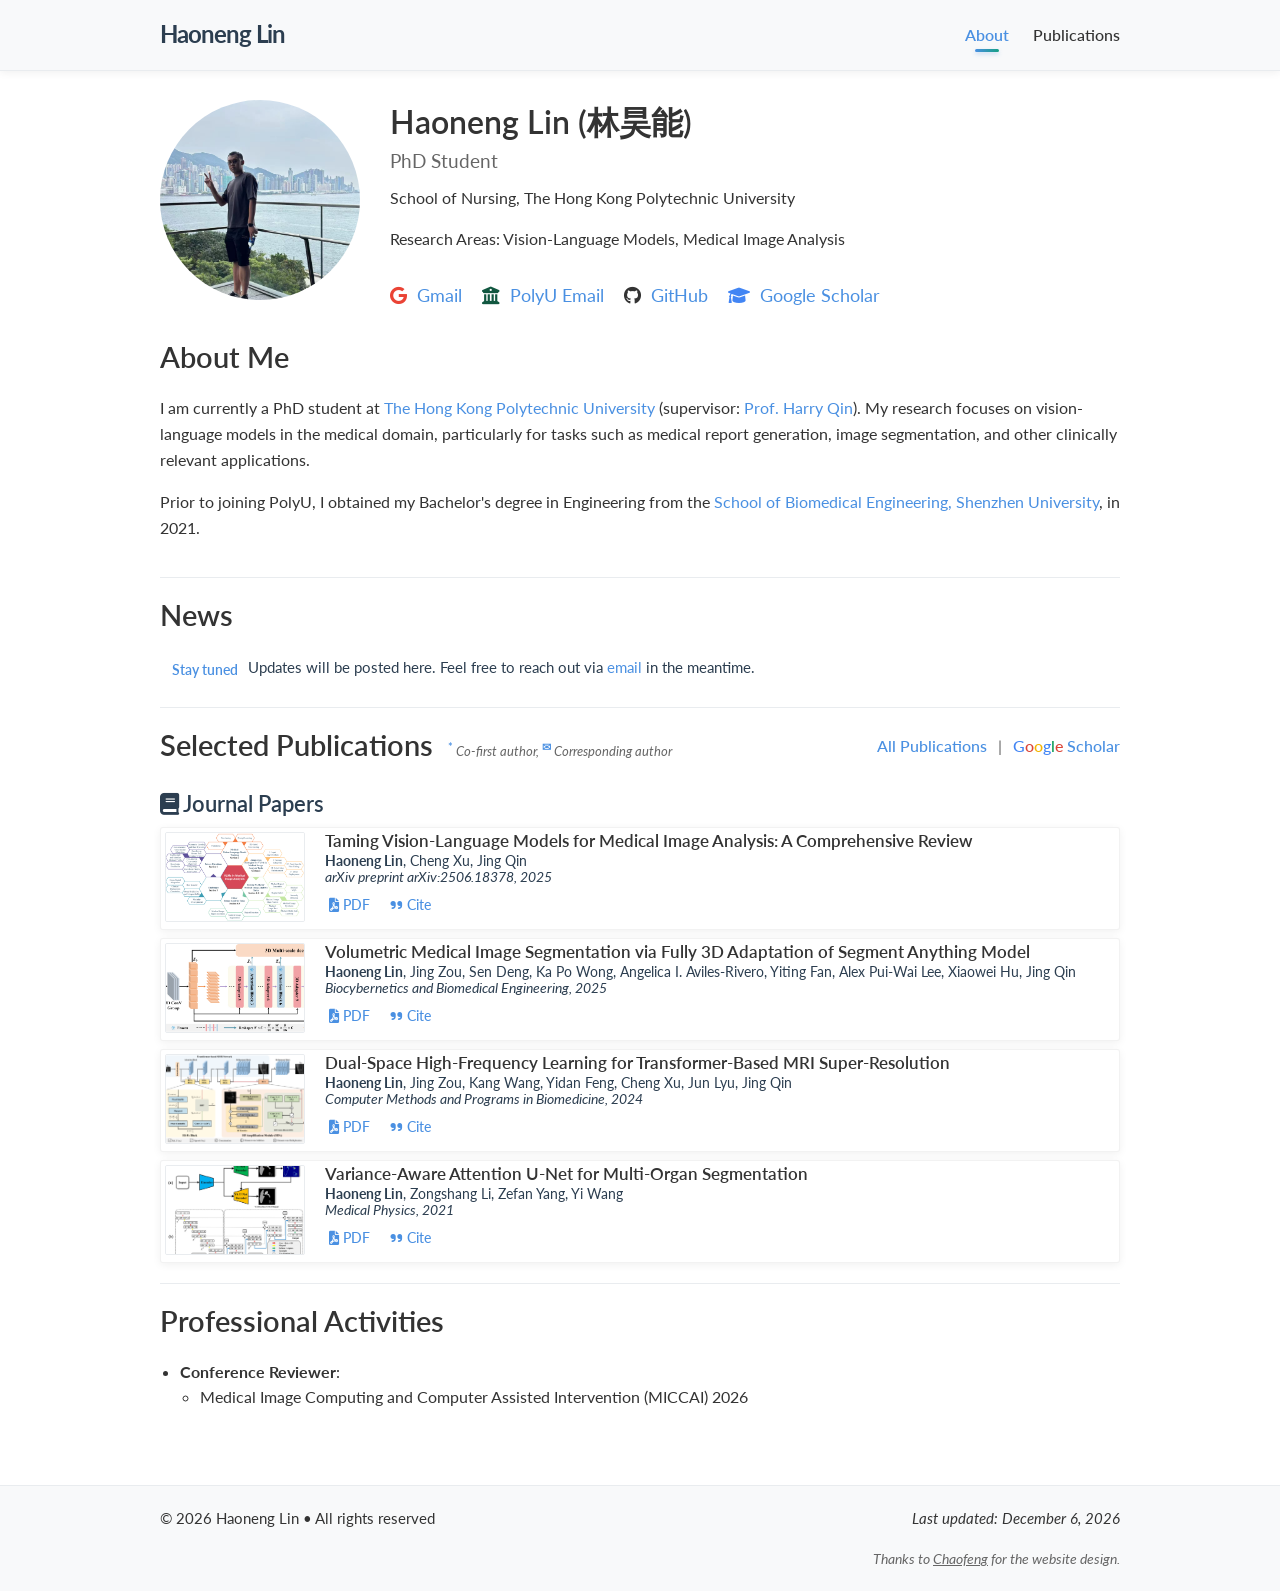
==== commit f89c3b25: "Update index.html" ====
--- a/index.html
+++ b/index.html
@@ -4,6 +4,7 @@
     <meta charset="UTF-8">
     <meta name="viewport" content="width=device-width, initial-scale=1.0">
     <title>Haoneng Lin</title>
+    <link rel="icon" type="image/jpeg" href="images/site/me.jpg">
     <link rel="stylesheet" href="css/main.css">
     <link rel="stylesheet" href="css/publications.css">
     <link rel="stylesheet" href="https://cdnjs.cloudflare.com/ajax/libs/font-awesome/6.0.0/css/all.min.css">
--- a/css/main.css
+++ b/css/main.css
@@ -597,6 +597,27 @@
   font-style: italic;
 }
 
+.footer-credit-row {
+  margin-top: 4px;
+  text-align: right;
+}
+
+.footer-credit {
+  margin: 0;
+  font-size: 0.85em;
+  color: var(--light-text-color);
+  font-style: italic;
+}
+
+.footer-credit a {
+  color: inherit;
+  text-decoration: underline;
+}
+
+.footer-credit a:hover {
+  color: var(--primary-color);
+}
+
 /* 响应式设计 */
 @media screen and (max-width: 900px) {
   .profile {
@@ -1910,4 +1931,4 @@
   .stat-item i {
     font-size: 2em;
   }
-}+}
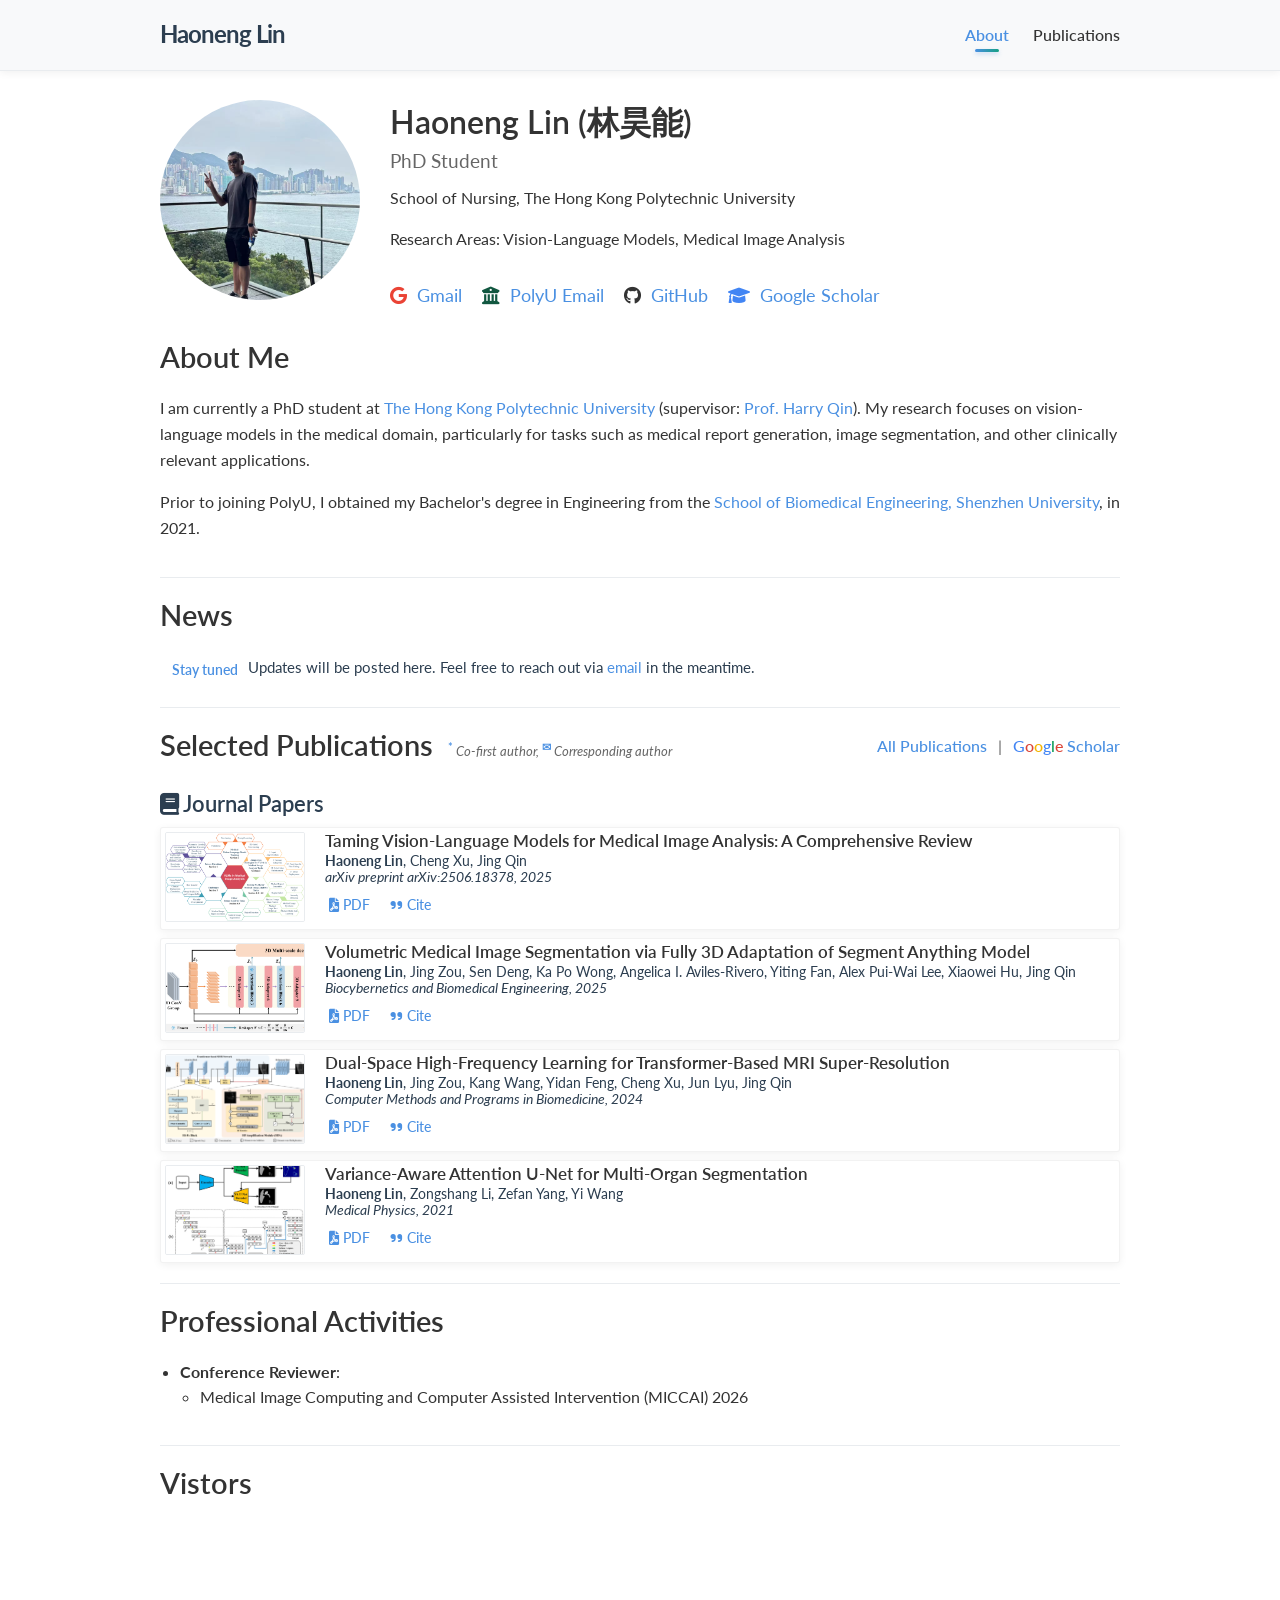
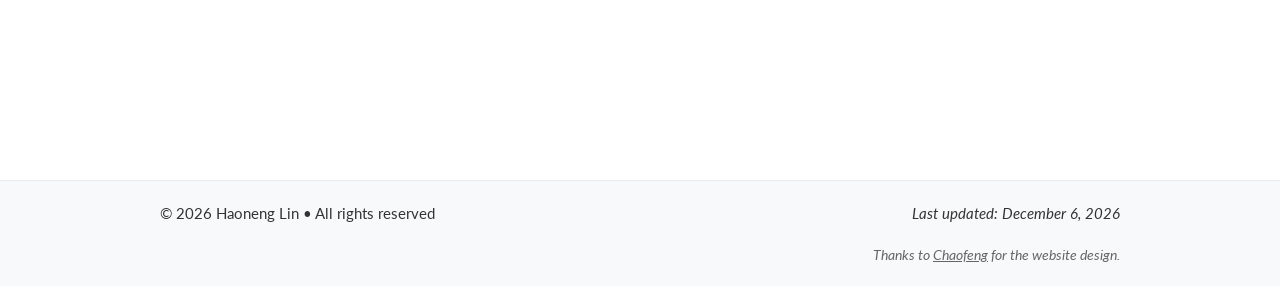
==== commit cf706379: "Add files via upload" ====
--- a/index.html
+++ b/index.html
@@ -115,6 +115,15 @@
                 </ul>
             </section>
 
+            <section class="visitor-map">
+                <h2>Vistors</h2>
+                <div class="visitor-map-container">
+                    <div class="visitor-map-embed">
+                        <script type="text/javascript" id="mmvst_globe" src="//mapmyvisitors.com/globe.js?d=4IbUA7UEuJ7_1meLHnMz_hkvObn0Vv5KlOfvg88tOFk"></script>
+                    </div>
+                </div>
+            </section>
+
         </div>
     </div>
     
--- a/css/main.css
+++ b/css/main.css
@@ -392,6 +392,36 @@
   font-size: 1.8em;
 }
 
+/* Visitor Map (MapMyVisitors) */
+.visitor-map-title {
+  font-size: 1.2em;
+  margin-bottom: 0px;
+}
+
+.visitor-map-container {
+  display: flex;
+  justify-content: center;
+}
+
+/* Scale the embedded globe to 25% but keep layout compact */
+.visitor-map-embed {
+  height: 200px;
+  width: 200px;
+  overflow: visible;
+  display: flex;
+  justify-content: center;
+  align-items: center;
+}
+
+.visitor-map-embed #mmvst_globe,
+.visitor-map-embed iframe,
+.visitor-map-embed canvas,
+.visitor-map-embed img,
+.visitor-map-embed > * {
+  /* transform: scale(0.75); */
+  transform-origin: center center;
+}
+
 /* News Section */
 .news {
   margin-bottom: 20px;
@@ -1931,4 +1961,4 @@
   .stat-item i {
     font-size: 2em;
   }
-}
+}
